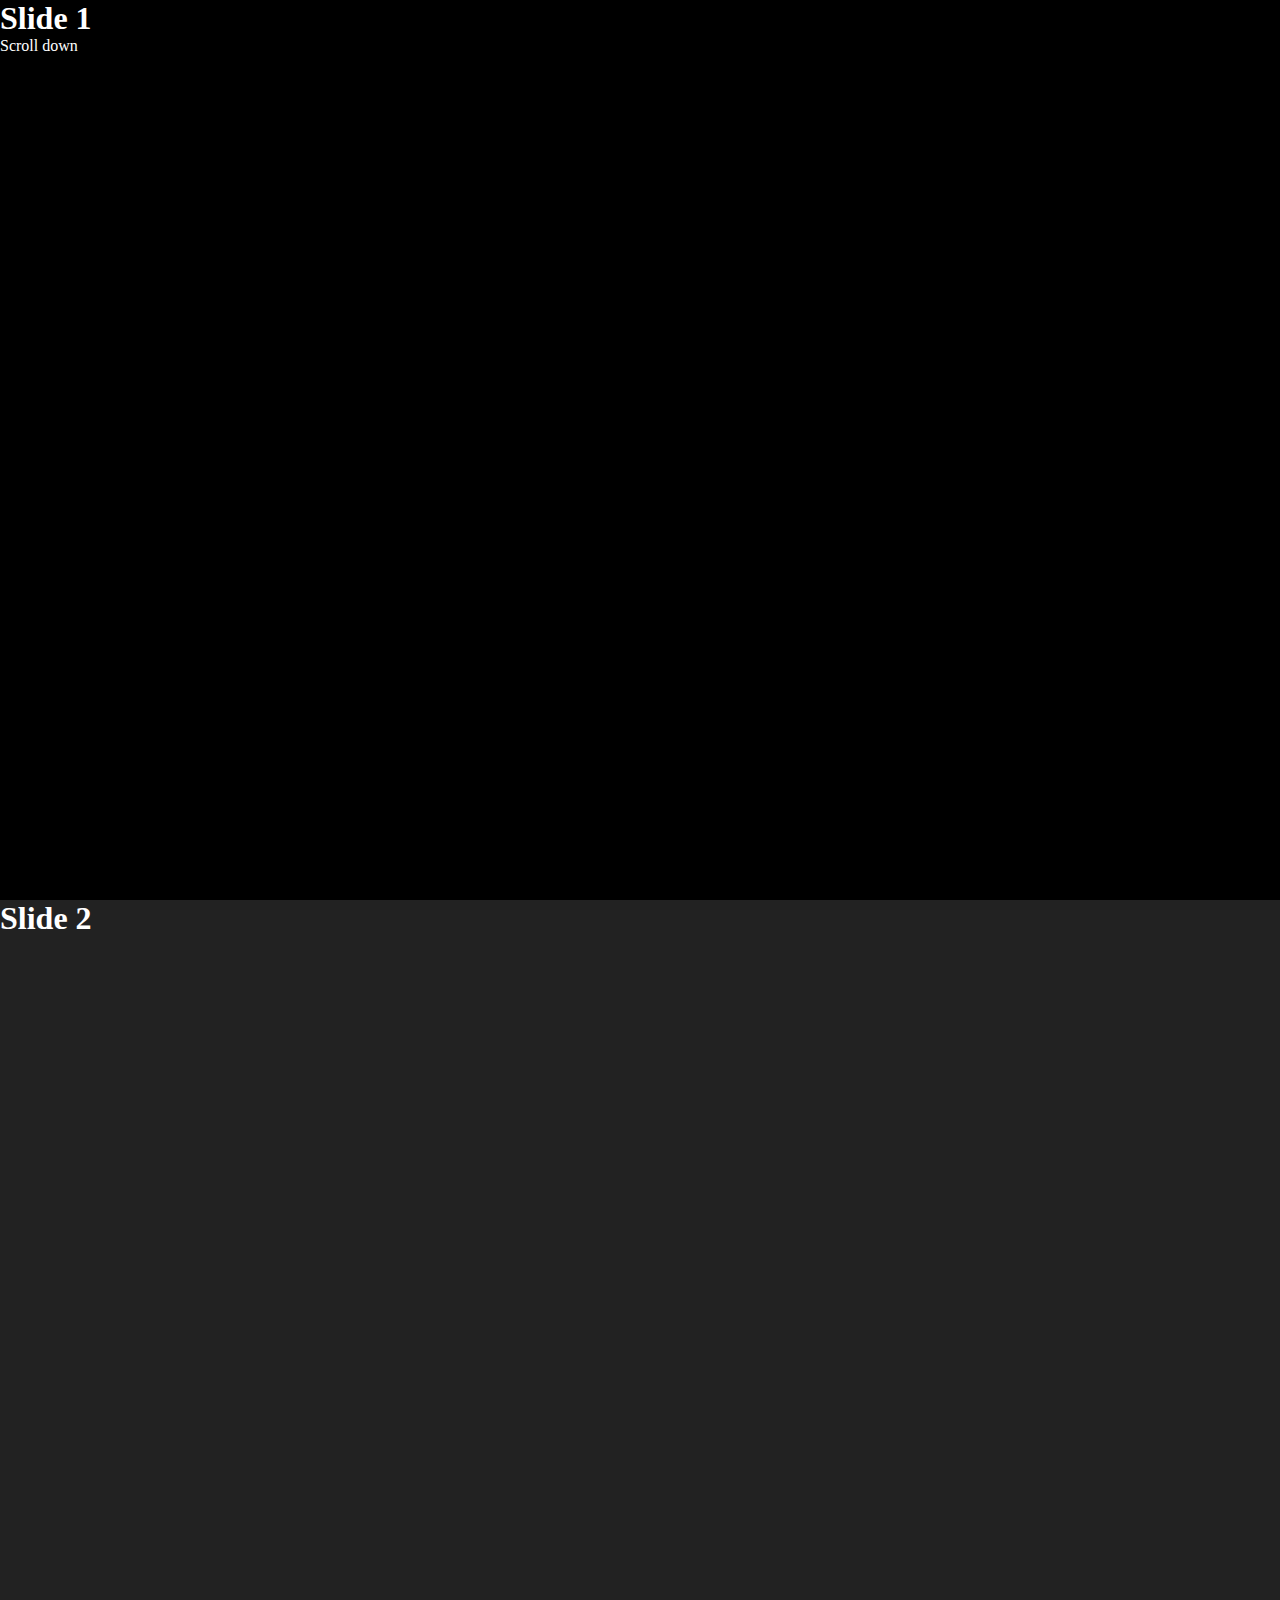
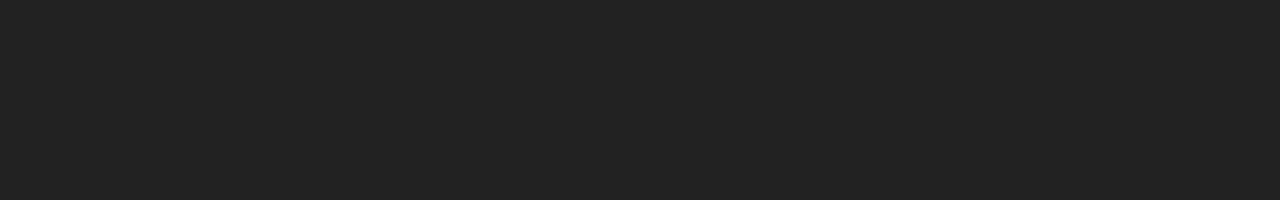
==== test-site/index.html @ e4feb21f "test-site" ====
<!DOCTYPE html>
<html>
  <head>
    <meta charset="utf-8">
    <title>Florian Weichert</title>
    <meta name="keywords" content="Florian Weichert, Fotografie, Filmproduktion, Mediengestaltung">
    <meta name="description" content="Hi, ich bin Florian Weichert. Ich bin 19 Jahre alt, gestaltungstechnischer Assistent im Fachbereich Medien und Kommunikation und aktuell Azubi zum Mediengestalter in Digital und Print.">
    <meta name="author" content="Florian Weichert">
    <link rel="stylesheet" href="style.css" type="text/css">
    <link href="https://fonts.googleapis.com/css2?family=Architects+Daughter&family=Montserrat&display=swap" rel="stylesheet">
    <link rel="shortcut icon" type="image/x-icon" href="images/favicon.ico">
  </head>
  <body lang="de">
    <div class="wrapper">
      <div class="slide">
        <h1>Slide 1</h1>
        <p>Scroll down</p>
      </div>
      <div class="slide">
        <h1>Slide 2</h1>
      </div>
    </div>
  </body>
  <script type="text/javascript" src="rellax.min.js"></script>
  <script>
    var rellax = new Rellax('.rellax');
  </script>
</html>
---- test-site/style.css ----
@charset "UTF-8";

* {
  margin: 0;
  padding: 0;
  color: white;
}

html {
  scroll-snap-type: y mandatory;
  scroll-behavior: smooth;
  scroll-snap-stop: normal;
}

.slide {
  height: 100vh;
  width: 100%;
  background-color: #000;
  scroll-snap-align: center;
  scroll-snap-stop: normal;
}

.slide:nth-child(2) {
background-color: #222;
}
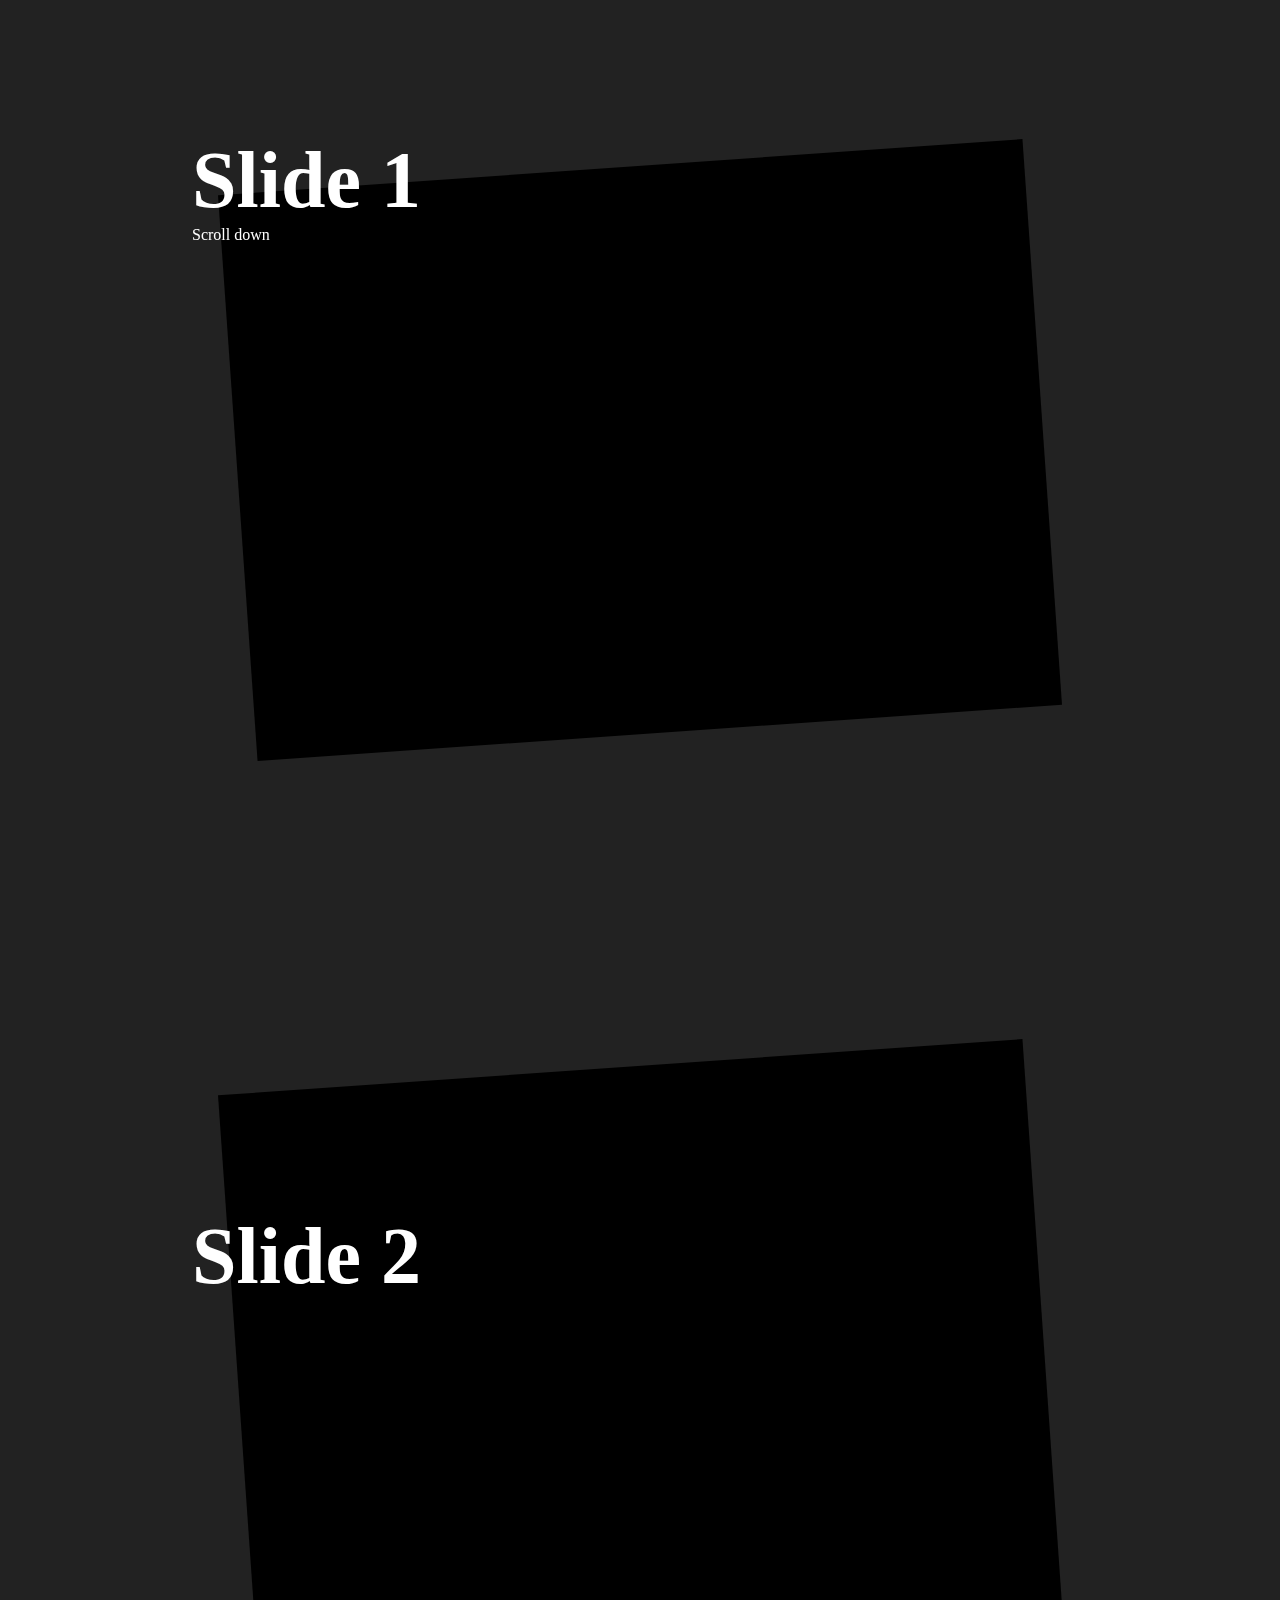
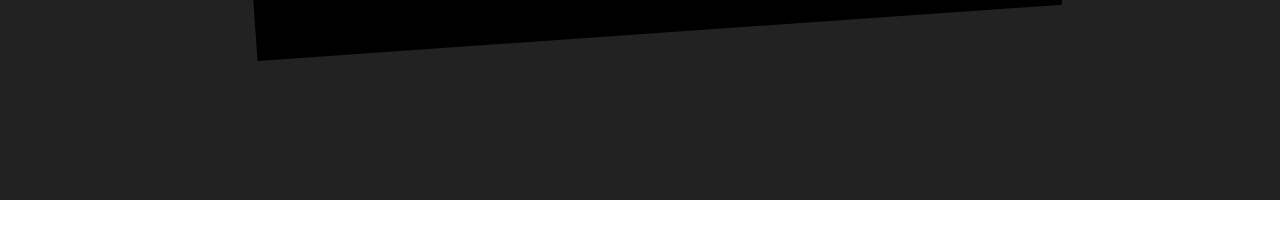
==== commit 66b71a59: "Parallax" ====
--- a/test-site/index.html
+++ b/test-site/index.html
@@ -13,11 +13,23 @@
   <body lang="de">
     <div class="wrapper">
       <div class="slide">
-        <h1>Slide 1</h1>
-        <p>Scroll down</p>
+        <div class="layer">
+          <div class="background">
+          </div>
+          <div class="content rellax" data-rellax-speed="3" data-rellax-percentage="0.5">
+            <h1>Slide 1</h1>
+            <p>Scroll down</p>
+          </div>
+        </div>
       </div>
       <div class="slide">
-        <h1>Slide 2</h1>
+        <div class="layer">
+          <div class="background">
+          </div>
+          <div class="content rellax" data-rellax-speed="3" data-rellax-percentage="0.5">
+            <h1>Slide 2</h1>
+          </div>
+        </div>
       </div>
     </div>
   </body>
--- a/test-site/style.css
+++ b/test-site/style.css
@@ -12,14 +12,43 @@
   scroll-snap-stop: normal;
 }
 
+h1 {
+  font-size: 5em;
+}
+
 .slide {
   height: 100vh;
   width: 100%;
-  background-color: #000;
+  background-color: #222;
   scroll-snap-align: center;
   scroll-snap-stop: normal;
+  display: flex;
+  flex-wrap: wrap;
+  align-items: center;
+  justify-content: center;
 }
 
-.slide:nth-child(2) {
-background-color: #222;
+.slide > .layer {
+  width: 70%;
+  height: 70%;
+  position: relative;
 }
+
+.slide > .layer > .content {
+  position: absolute;
+  height: 100%;
+  width: 100%;
+  top: 0;
+  left: 0;
+  color: white;
+}
+
+.slide > .layer > .background {
+  position: absolute;
+  height: 100%;
+  width: 100%;
+  top: 0;
+  left: 0;
+  transform: scale(0.9) rotate(-4deg);
+  background-color: #000;
+}
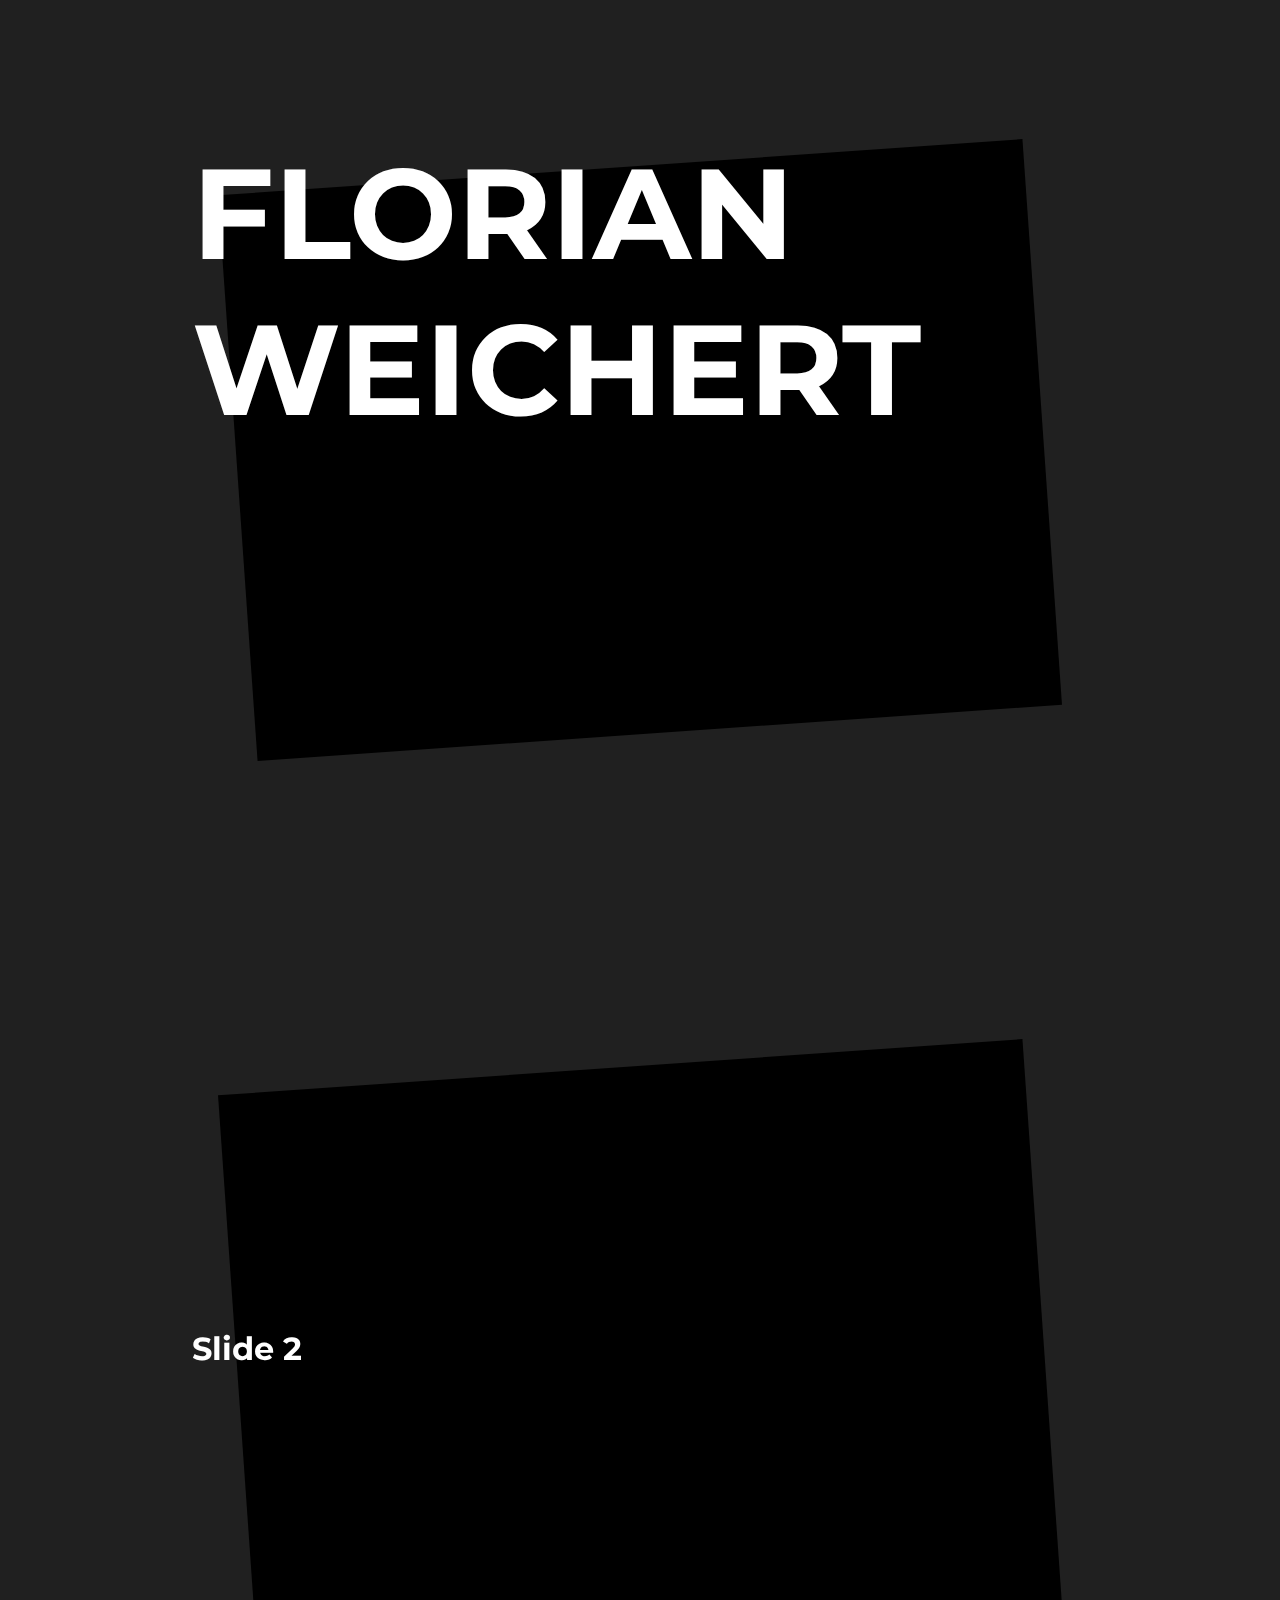
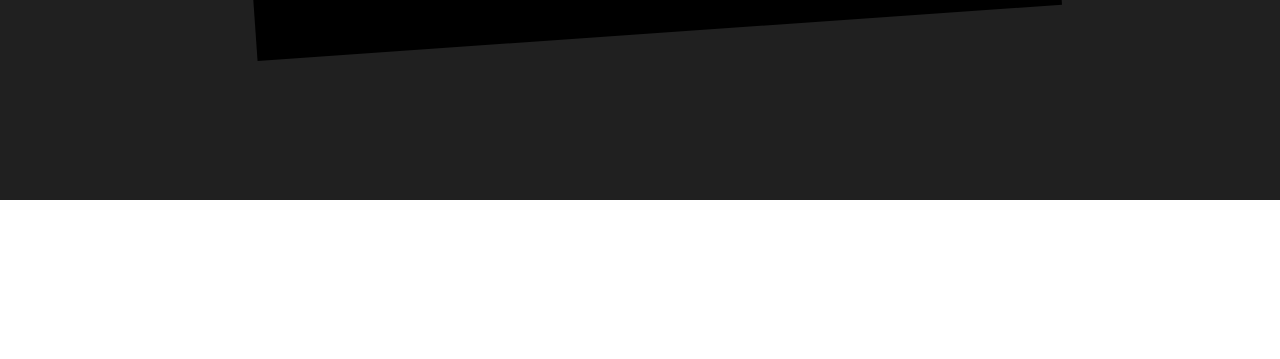
==== commit a96bfc45: "content fix" ====
--- a/test-site/index.html
+++ b/test-site/index.html
@@ -12,13 +12,12 @@
   </head>
   <body lang="de">
     <div class="wrapper">
-      <div class="slide">
+      <div class="slide" id="slide-home">
         <div class="layer">
           <div class="background">
           </div>
-          <div class="content rellax" data-rellax-speed="3" data-rellax-percentage="0.5">
-            <h1>Slide 1</h1>
-            <p>Scroll down</p>
+          <div class="content rellax" data-rellax-speed="5" data-rellax-percentage="0.5">
+            <h1>FLORIAN<br>WEICHERT</h1>
           </div>
         </div>
       </div>
@@ -26,7 +25,7 @@
         <div class="layer">
           <div class="background">
           </div>
-          <div class="content rellax" data-rellax-speed="3" data-rellax-percentage="0.5">
+          <div class="content rellax" data-rellax-speed="5" data-rellax-percentage="0.5">
             <h1>Slide 2</h1>
           </div>
         </div>
--- a/test-site/style.css
+++ b/test-site/style.css
@@ -4,6 +4,7 @@
   margin: 0;
   padding: 0;
   color: white;
+  font-family: 'Montserrat', sans-serif;
 }
 
 html {
@@ -12,14 +13,10 @@
   scroll-snap-stop: normal;
 }
 
-h1 {
-  font-size: 5em;
-}
-
 .slide {
   height: 100vh;
   width: 100%;
-  background-color: #222;
+  background-color: #202020;
   scroll-snap-align: center;
   scroll-snap-stop: normal;
   display: flex;
@@ -52,3 +49,8 @@
   transform: scale(0.9) rotate(-4deg);
   background-color: #000;
 }
+
+#slide-home {
+  font-size: 5vw;
+  font-weight: lighter;
+}
